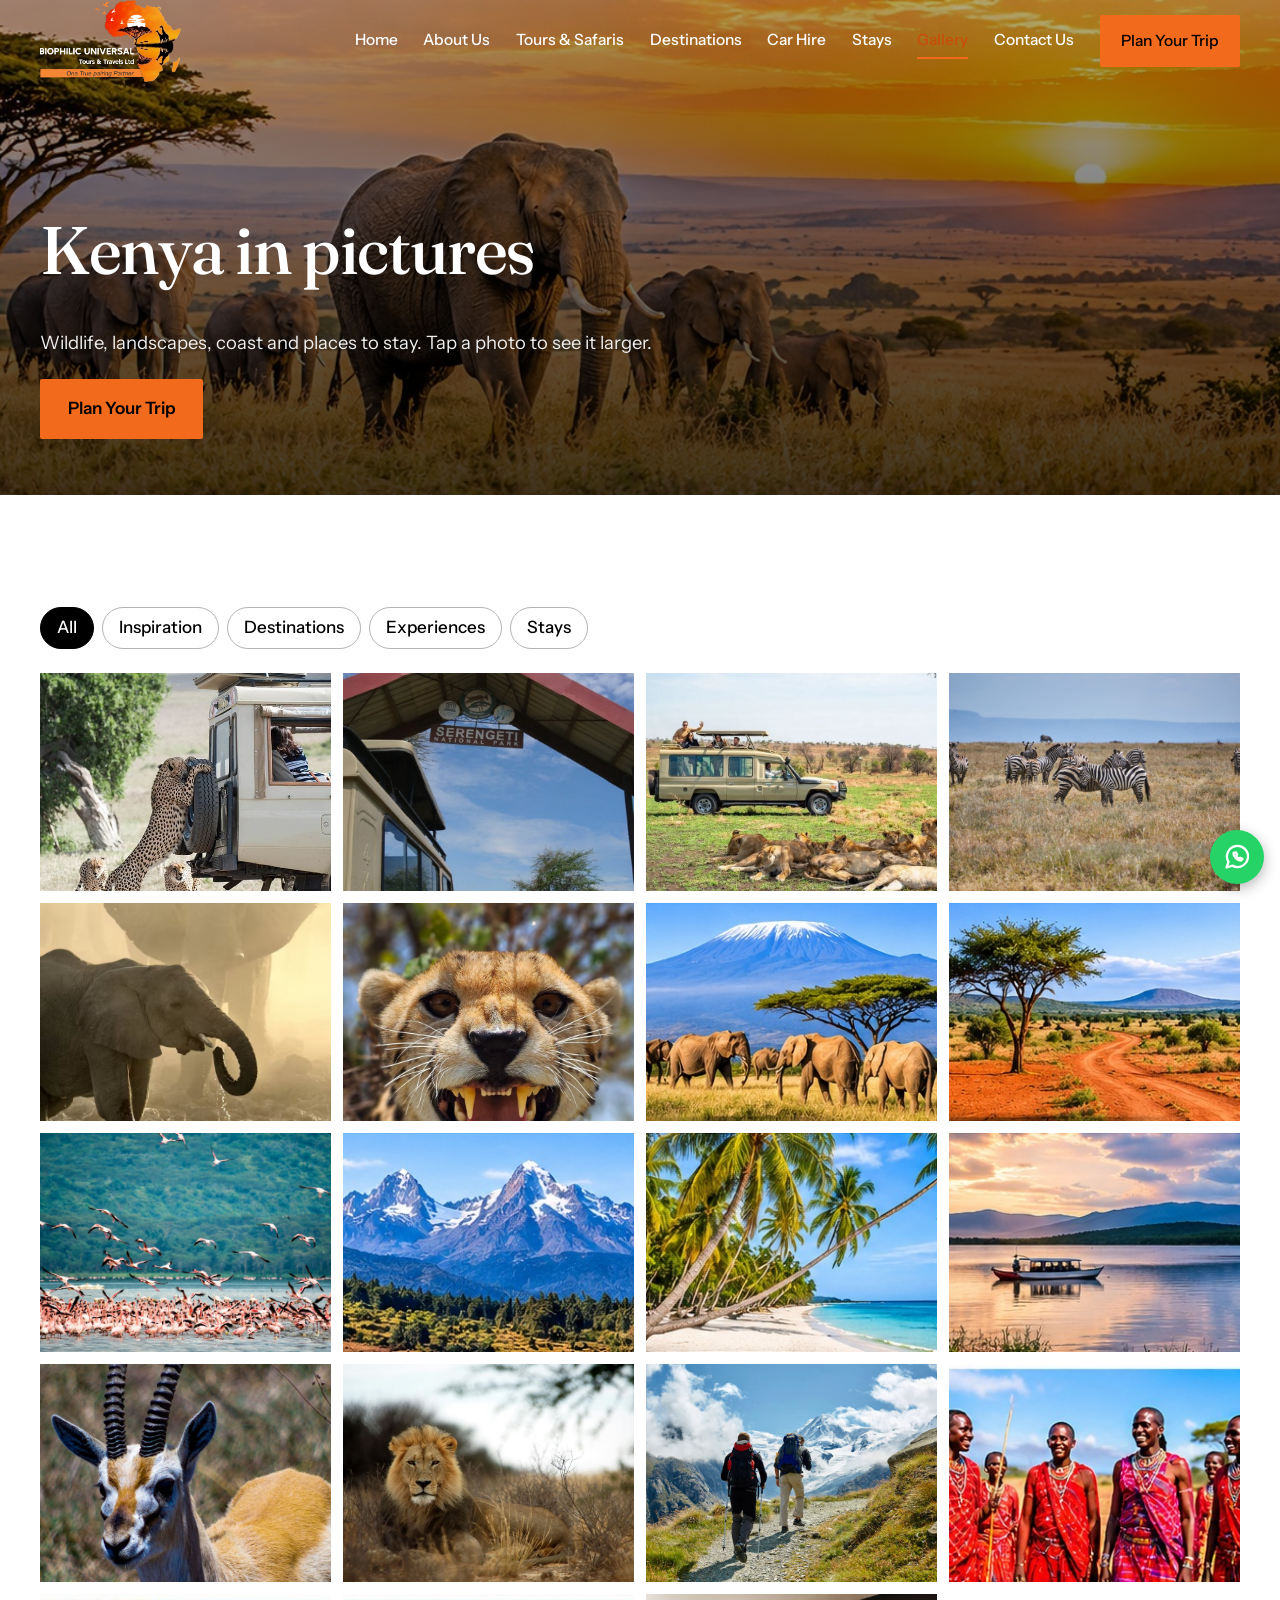
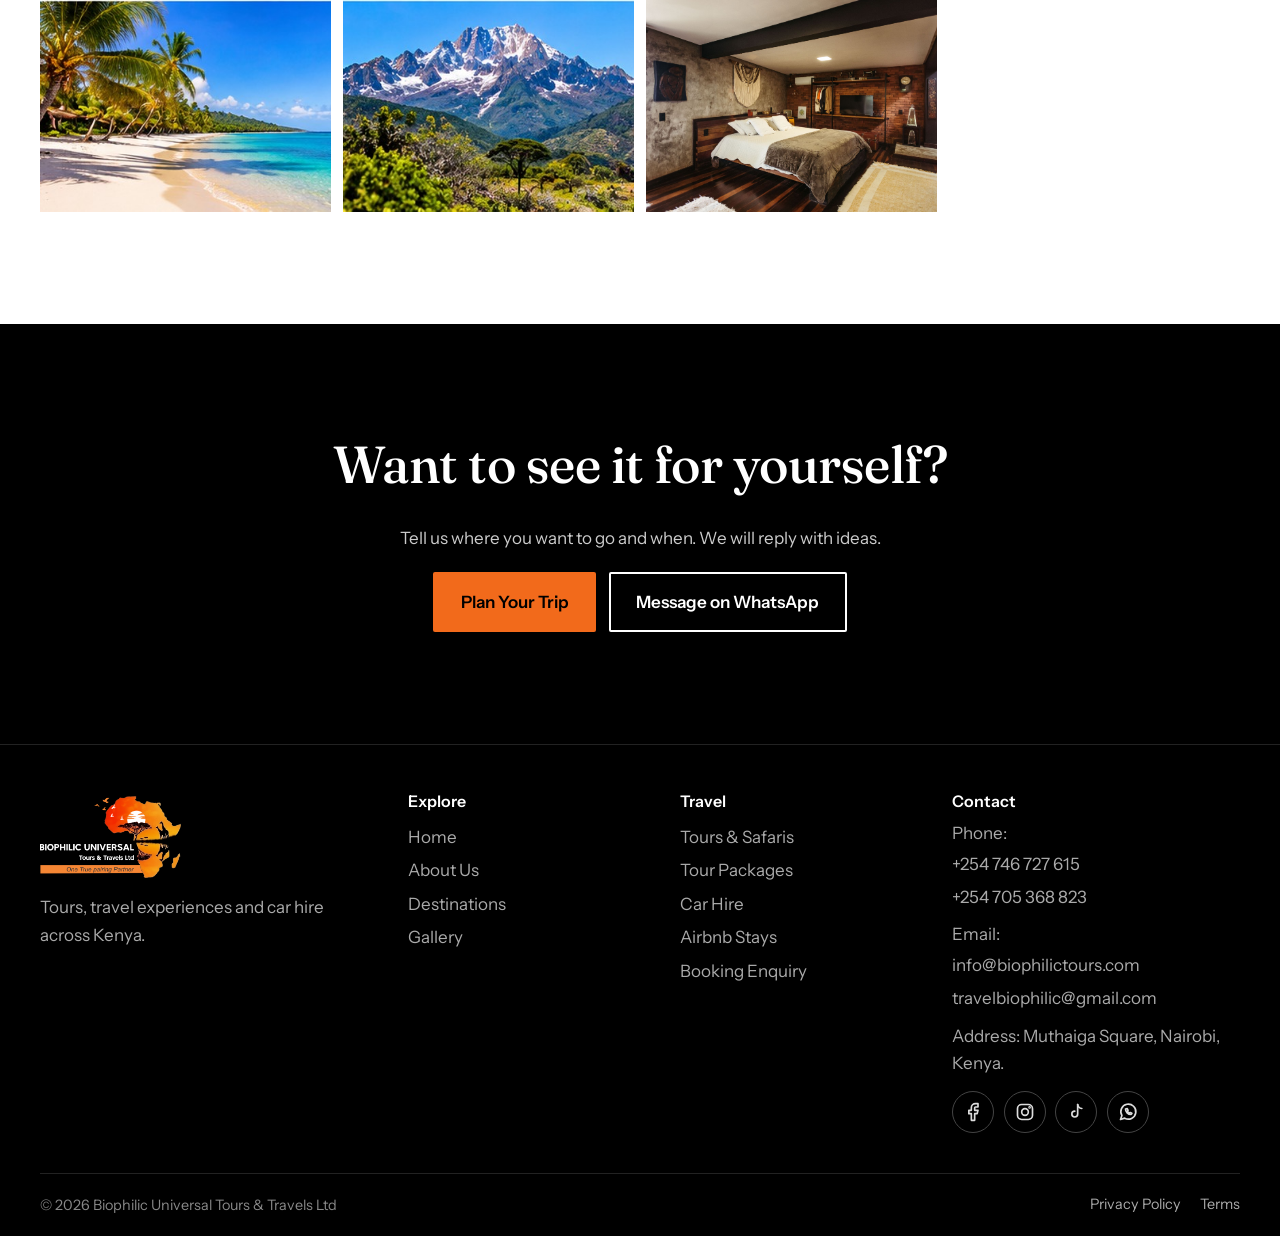
==== gallery.html @ c8ab515e "Updated pages" ====
<!DOCTYPE html>
<html lang="en">
<head>
  <meta charset="UTF-8">
  <meta name="viewport" content="width=device-width, initial-scale=1">
  <title>Gallery | Biophilic Universal Tours &amp; Travels Ltd</title>
  <meta name="description" content="Photos of Kenya: wildlife, landscapes, destinations and stays. Browse the gallery from Biophilic Universal Tours &amp; Travels Ltd.">
  <meta property="og:title" content="Gallery | Biophilic Universal">
  <meta property="og:description" content="Tours, safaris and car hire across Kenya.">
  <meta property="og:type" content="website">
  <link rel="preconnect" href="https://fonts.googleapis.com">
  <link rel="preconnect" href="https://fonts.gstatic.com" crossorigin>
  <link href="https://fonts.googleapis.com/css2?family=Fraunces:opsz,wght@9..144,500;9..144,600&family=Instrument+Sans:wght@400;500;600&display=swap" rel="stylesheet">
  <link rel="stylesheet" href="css/style.css">
  <script src="js/script.js" defer></script>
</head>
<body>
  <a class="skip" href="#main">Skip to content</a>
  <header class="site-header" id="header">
    <div class="wrap bar">
      <a class="brand" href="index.html" aria-label="Biophilic Universal home">
        <img class="logo-light" src="assets/logo/logo-light.png" alt="Biophilic Universal Tours &amp; Travels Ltd" width="1021" height="595">
        <img class="logo-dark" src="assets/logo/logo.png" alt="" width="1021" height="595" aria-hidden="true">
      </a>
      <button class="menu-btn" id="menuBtn" aria-expanded="false" aria-controls="nav">Menu</button>
      <nav id="nav" class="nav" aria-label="Main">
        <a href="index.html">Home</a>
        <a href="about.html">About Us</a>
        <a href="tours.html">Tours &amp; Safaris</a>
        <a href="destinations.html">Destinations</a>
        <a href="car-hire.html">Car Hire</a>
        <a href="stays.html">Stays</a>
        <a href="gallery.html" aria-current="page">Gallery</a>
        <a href="contact.html">Contact Us</a>
        <a class="btn btn-orange nav-cta" href="contact.html#enquire">Plan Your Trip</a>
      </nav>
    </div>
  </header>

  <main id="main">
    <section class="page-hero ph" style="--img:url(../assets/images/hero-mara.jpg)">
      <div class="wrap">
        <h1>Kenya in pictures</h1>
        <p>Wildlife, landscapes, coast and places to stay. Tap a photo to see it larger.</p>
        <div class="actions"><a class="btn btn-orange" href="contact.html#enquire">Plan Your Trip</a></div>
      </div>
    </section>

    <section class="section wrap" id="photos">
      <div class="chips" role="group" aria-label="Filter photos"><button class="chip" type="button" data-filter="all" aria-pressed="true">All</button><button class="chip" type="button" data-filter="inspiration" aria-pressed="false">Inspiration</button><button class="chip" type="button" data-filter="destinations" aria-pressed="false">Destinations</button><button class="chip" type="button" data-filter="experiences" aria-pressed="false">Experiences</button><button class="chip" type="button" data-filter="stays" aria-pressed="false">Stays</button></div>
      <div class="g-grid" id="galleryGrid">
        <button class="g-item" type="button" data-cat="inspiration" data-full="assets/images/gallery-1.jpeg"><img src="assets/images/gallery-1.jpeg" alt="Safari vehicle at sunrise" loading="lazy" decoding="async"></button>
        <button class="g-item" type="button" data-cat="inspiration" data-full="assets/images/gallery-2.jpg"><img src="assets/images/gallery-2.jpg" alt="Giraffes on the plains" loading="lazy" decoding="async"></button>
        <button class="g-item" type="button" data-cat="inspiration" data-full="assets/images/gallery-3.jpeg"><img src="assets/images/gallery-3.jpeg" alt="Flamingos on a lake" loading="lazy" decoding="async"></button>
        <button class="g-item" type="button" data-cat="inspiration" data-full="assets/images/gallery-4.jpg"><img src="assets/images/gallery-4.jpg" alt="Kenyan coastline" loading="lazy" decoding="async"></button>
        <button class="g-item" type="button" data-cat="inspiration" data-full="assets/images/welcome.jpg"><img src="assets/images/welcome.jpg" alt="Elephants walking across the Kenyan savannah" loading="lazy" decoding="async"></button>
        <button class="g-item" type="button" data-cat="destinations" data-full="assets/images/maasai-mara.jpg"><img src="assets/images/maasai-mara.jpg" alt="Maasai Mara, Kenya" loading="lazy" decoding="async"></button>
        <button class="g-item" type="button" data-cat="destinations" data-full="assets/images/amboseli.jpg"><img src="assets/images/amboseli.jpg" alt="Amboseli, Kenya" loading="lazy" decoding="async"></button>
        <button class="g-item" type="button" data-cat="destinations" data-full="assets/images/tsavo.jpg"><img src="assets/images/tsavo.jpg" alt="Tsavo, Kenya" loading="lazy" decoding="async"></button>
        <button class="g-item" type="button" data-cat="destinations" data-full="assets/images/nakuru.jpg"><img src="assets/images/nakuru.jpg" alt="Lake Nakuru, Kenya" loading="lazy" decoding="async"></button>
        <button class="g-item" type="button" data-cat="destinations" data-full="assets/images/mount-kenya.jpg"><img src="assets/images/mount-kenya.jpg" alt="Mount Kenya" loading="lazy" decoding="async"></button>
        <button class="g-item" type="button" data-cat="destinations" data-full="assets/images/diani.jpg"><img src="assets/images/diani.jpg" alt="Diani Beach, Kenya" loading="lazy" decoding="async"></button>
        <button class="g-item" type="button" data-cat="destinations" data-full="assets/images/naivasha.jpg"><img src="assets/images/naivasha.jpg" alt="Lake Naivasha, Kenya" loading="lazy" decoding="async"></button>
        <button class="g-item" type="button" data-cat="destinations" data-full="assets/images/samburu.jpg"><img src="assets/images/samburu.jpg" alt="Samburu, Kenya" loading="lazy" decoding="async"></button>
        <button class="g-item" type="button" data-cat="experiences" data-full="assets/images/wildlife.jpg"><img src="assets/images/wildlife.jpg" alt="Wildlife safari scene in Kenya" loading="lazy" decoding="async"></button>
        <button class="g-item" type="button" data-cat="experiences" data-full="assets/images/adventure.jpg"><img src="assets/images/adventure.jpg" alt="Nature and adventure in Kenya" loading="lazy" decoding="async"></button>
        <button class="g-item" type="button" data-cat="experiences" data-full="assets/images/culture.jpg"><img src="assets/images/culture.jpg" alt="Cultural experience in Kenya" loading="lazy" decoding="async"></button>
        <button class="g-item" type="button" data-cat="experiences" data-full="assets/images/coast.jpg"><img src="assets/images/coast.jpg" alt="The Kenyan coast" loading="lazy" decoding="async"></button>
        <button class="g-item" type="button" data-cat="experiences" data-full="assets/images/mountain.jpg"><img src="assets/images/mountain.jpg" alt="Mountain scenery in Kenya" loading="lazy" decoding="async"></button>
        <button class="g-item" type="button" data-cat="stays" data-full="assets/images/airbnb.jpg"><img src="assets/images/airbnb.jpg" alt="A comfortable place to stay in Kenya" loading="lazy" decoding="async"></button>
        
      </div>
    </section>

    <section class="final" id="plan">
      <div class="wrap">
        <h2>Want to see it for yourself?</h2>
        <p>Tell us where you want to go and when. We will reply with ideas.</p>
        <div class="actions center">
          <a class="btn btn-orange" href="contact.html#enquire">Plan Your Trip</a>
          <a class="btn btn-ghost" href="#contact" data-whatsapp>Message on WhatsApp</a>
        </div>
      </div>
    </section>
  </main>

  <dialog class="lightbox" id="lightbox" aria-label="Photo viewer">
    <button class="lb-btn lb-close" type="button" id="lbClose" aria-label="Close photo">&times;</button>
    <button class="lb-btn lb-prev" type="button" id="lbPrev" aria-label="Previous photo">&#8249;</button>
    <figure><img id="lbImg" alt=""></figure>
    <button class="lb-btn lb-next" type="button" id="lbNext" aria-label="Next photo">&#8250;</button>
  </dialog>

  <footer class="footer" id="contact">
    <div class="wrap fgrid">
      <div>
        <a class="brand foot-brand" href="index.html" aria-label="Biophilic Universal home"><img src="assets/logo/logo-light.png" alt="Biophilic Universal Tours &amp; Travels Ltd" width="1021" height="595" loading="lazy"></a>
        <p>Tours, travel experiences and car hire across Kenya.</p>
      </div>
      <div><h3>Explore</h3><a href="index.html">Home</a><a href="about.html">About Us</a><a href="destinations.html">Destinations</a><a href="gallery.html">Gallery</a></div>
      <div><h3>Travel</h3><a href="tours.html">Tours &amp; Safaris</a><a href="packages.html">Tour Packages</a><a href="car-hire.html">Car Hire</a><a href="stays.html">Airbnb Stays</a><a href="contact.html">Booking Enquiry</a></div>
      <div><h3>Contact</h3><p>Phone: <a href="tel:+254746727615">+254 746 727 615</a><a href="tel:+254705368823">+254 705 368 823</a></p><p>Email: <a href="mailto:info@biophilictours.com">info@biophilictours.com</a><a href="mailto:travelbiophilic@gmail.com">travelbiophilic@gmail.com</a></p><p>Address: Muthaiga Square, Nairobi, Kenya.</p><div class="social"><!-- Replace each # with your real page link -->
          <a href="https://www.facebook.com/profile.php?id=61566707572163" target="_blank" rel="noopener" data-social="facebook" aria-label="Facebook"><svg viewBox="0 0 24 24" fill="none" stroke="currentColor" stroke-width="2" stroke-linecap="round" stroke-linejoin="round" aria-hidden="true"><path d="M18 2h-3a5 5 0 0 0-5 5v3H7v4h3v8h4v-8h3l1-4h-4V7a1 1 0 0 1 1-1h3z"/></svg></a>
          <a href="https://www.instagram.com/biophilic_tours_travels_ltd" target="_blank" rel="noopener" data-social="instagram" aria-label="Instagram"><svg viewBox="0 0 24 24" fill="none" stroke="currentColor" stroke-width="2" stroke-linecap="round" stroke-linejoin="round" aria-hidden="true"><rect x="3" y="3" width="18" height="18" rx="5"/><circle cx="12" cy="12" r="4"/><circle cx="17.5" cy="6.5" r=".6"/></svg></a>
          <a href="https://www.tiktok.com/@biophilic_tours_travels" target="_blank" rel="noopener" data-social="tiktok" aria-label="TikTok"><svg viewBox="0 0 24 24" fill="none" stroke="currentColor" stroke-width="2" stroke-linecap="round" stroke-linejoin="round" aria-hidden="true"><path d="M14 3v11.5a3.5 3.5 0 1 1-3.5-3.5"/><path d="M14 3c.4 2.8 2.4 4.6 5 4.8"/></svg></a>
          <a href="https://wa.me/254746727615" target="_blank" rel="noopener" data-social="whatsapp" aria-label="WhatsApp"><svg viewBox="0 0 24 24" fill="none" stroke="currentColor" stroke-width="2" stroke-linecap="round" stroke-linejoin="round" aria-hidden="true"><path d="M3 21l1.7-4.8A9 9 0 1 1 8 19.4z"/><path d="M9 8.5c0 3.5 3 6.5 6.5 6.5l1.2-1.4-2-1-1 .8c-1-.4-2-1.4-2.4-2.4l.8-1-1-2z"/></svg></a>
        </div></div>
    </div>
    <div class="wrap legal"><span>&copy; <span id="year">2026</span> Biophilic Universal Tours &amp; Travels Ltd</span><span><a href="privacy.html">Privacy Policy</a> <a href="terms.html">Terms</a></span></div>
  </footer>
  <a class="wa-float" href="#contact" data-whatsapp aria-label="Chat on WhatsApp"><svg viewBox="0 0 24 24" fill="none" stroke="currentColor" stroke-width="2" stroke-linecap="round" stroke-linejoin="round" aria-hidden="true"><path d="M3 21l1.7-4.8A9 9 0 1 1 8 19.4z"/><path d="M9 8.5c0 3.5 3 6.5 6.5 6.5l1.2-1.4-2-1-1 .8c-1-.4-2-1.4-2.4-2.4l.8-1-1-2z"/></svg></a>
</body>
</html>
---- css/style.css ----
/* Biophilic Universal - homepage styles (mobile-first) */
:root{
  --white:#fff; --black:#000; --orange:#F26A1B; --orange-deep:#C94E0A;
  --stone:#F4F3F1; --grey:#5B5B5B;
  --serif:"Fraunces",Georgia,serif; --sans:"Instrument Sans",system-ui,sans-serif;
  --gap:clamp(1rem,3vw,2rem); --pad:clamp(3.5rem,9vw,7rem);
}
*,*::before,*::after{box-sizing:border-box}
html{scroll-behavior:smooth;scroll-padding-top:5rem}
body{margin:0;font-family:var(--sans);color:var(--black);background:var(--white);line-height:1.6;font-size:1.0625rem;overflow-x:hidden}
h1,h2,h3{font-family:var(--serif);font-weight:500;line-height:1.1;margin:0 0 .6em}
h1{font-size:clamp(2.6rem,8vw,5.5rem);letter-spacing:-.02em}
h2{font-size:clamp(2rem,4.5vw,3.25rem);letter-spacing:-.01em}
h3{font-size:1.3rem}
p{margin:0 0 1.2em;color:var(--grey);max-width:60ch}
a{color:inherit}
:focus-visible{outline:3px solid var(--orange);outline-offset:3px}
.wrap{width:min(1200px,100% - 2*var(--gap));margin-inline:auto}
.skip{position:absolute;left:-999px;background:var(--black);color:#fff;padding:.5rem 1rem;z-index:100}
.skip:focus{left:1rem;top:1rem}

/* Buttons */
.btn{display:inline-block;padding:.9rem 1.6rem;border-radius:2px;font-weight:600;text-decoration:none;border:2px solid transparent;transition:background .25s,color .25s,border-color .25s,transform .25s}
.btn:hover{transform:translateY(-2px)}
.btn-orange{background:var(--orange);color:var(--black)}
.btn-orange:hover{background:var(--orange-deep);color:#fff}
.btn-dark{background:var(--black);color:#fff}
.btn-dark:hover{background:var(--orange);color:var(--black)}
.btn-ghost{border-color:#fff;color:#fff}
.btn-ghost:hover{background:#fff;color:var(--black)}

/* Image slots: neutral grey with a soft shimmer until the photo has loaded */
.ph{background:var(--img),#e6e3df;background-size:cover;background-position:center}

/* Header */
.site-header{position:fixed;inset:0 0 auto;z-index:50;color:#fff;transition:background .3s,color .3s,box-shadow .3s}
.site-header.scrolled{background:var(--white);color:var(--black);box-shadow:0 1px 0 rgba(0,0,0,.1)}
.bar{display:flex;align-items:center;justify-content:space-between;min-height:4.5rem}
.brand{text-decoration:none}
.brand-mark{font-family:var(--serif);font-weight:600;letter-spacing:.04em;font-size:1.05rem}
.brand-mark b{color:var(--orange);font-weight:600}
.menu-btn{background:none;border:2px solid currentColor;color:inherit;padding:.4rem .9rem;font:inherit;font-weight:600;cursor:pointer}
.nav{position:absolute;top:100%;left:0;right:0;background:var(--white);color:var(--black);display:none;flex-direction:column;padding:1rem var(--gap) 1.5rem;gap:.25rem}
.nav.open{display:flex}
.nav a{text-decoration:none;padding:.6rem 0;font-weight:500;border-bottom:2px solid transparent}
.nav a[aria-current="page"]{color:var(--orange-deep);border-bottom-color:var(--orange)}
.nav-cta{text-align:center;margin-top:.5rem;border-bottom:2px solid transparent!important;color:var(--black)!important}

/* Hero */
.hero{min-height:100svh;display:flex;align-items:flex-end;color:#fff;position:relative}
.hero::before{content:"";position:absolute;inset:0;background:linear-gradient(to top,rgba(0,0,0,.78),rgba(0,0,0,.25) 60%,rgba(0,0,0,.45))}
.hero-inner{position:relative;padding-block:8rem 5rem}
.hero h1{max-width:14ch;animation:rise .9s ease both}
.hero p{color:#eee;font-size:1.2rem;max-width:44ch;animation:rise .9s .15s ease both}
.hero .actions{animation:rise .9s .3s ease both}
.actions{display:flex;flex-wrap:wrap;gap:.8rem}
.actions.center{justify-content:center}
@keyframes rise{from{opacity:0;transform:translateY(24px)}to{opacity:1;transform:none}}

/* Sections */
.section{padding-block:var(--pad)}
.section.alt{background:var(--stone);padding-inline:0}
.lead{font-size:1.15rem;margin-bottom:2rem}
.split{display:grid;gap:var(--gap);align-items:center}
.tall{min-height:340px;border-radius:2px}
.grid{display:grid;gap:var(--gap)}
.card{text-decoration:none;display:block}
.card .ph{aspect-ratio:4/3;margin-bottom:1rem;transition:transform .5s}
.card{overflow:hidden}
.card:hover .ph{transform:scale(1.03)}
.card p{margin-bottom:.6em}
.more{font-weight:600;color:var(--orange-deep);border-bottom:2px solid var(--orange)}

/* Destinations */
.tile{aspect-ratio:4/5;display:flex;align-items:flex-end;text-decoration:none;color:#fff;position:relative;overflow:hidden;padding:1.2rem;transition:transform .3s}
.tile::before{content:"";position:absolute;inset:0;background:linear-gradient(to top,rgba(0,0,0,.8),transparent 60%)}
.tile span{position:relative;display:block;font-size:.95rem}
.tile b{display:block;font-family:var(--serif);font-size:1.5rem;font-weight:500}
.tile:hover{transform:translateY(-4px)}

/* Car hire */
.carhire{padding-block:calc(var(--pad)*1.3);color:#fff;position:relative}
.carhire::before{content:"";position:absolute;inset:0;background:rgba(0,0,0,.62)}
.carhire .wrap{position:relative}
.carhire p{color:#eee}

/* Why */
.why>div{border-top:3px solid var(--orange);padding-top:1rem}

/* Gallery */
.mosaic{display:grid;gap:.75rem;grid-template-columns:1fr 1fr;grid-auto-rows:180px}
.mosaic .big{grid-row:span 2}
.mosaic .wide{grid-column:span 2}

/* Testimonials */
.quote{margin:0;padding:1.5rem;border-left:4px solid var(--orange);background:var(--stone)}
.quote cite{font-style:normal;font-weight:600;font-size:.95rem}

/* Final CTA */
.final{background:var(--black);color:#fff;text-align:center;padding-block:var(--pad)}
.final p{color:#ccc;margin-inline:auto}

/* Footer */
.footer{background:var(--black);color:#ddd;padding-top:3rem;border-top:1px solid #222}
.footer p{color:#aaa;margin-bottom:.4em}
.footer h3{font-family:var(--sans);font-size:1rem;color:#fff;font-weight:600}
.footer a{display:block;text-decoration:none;padding:.2rem 0;color:#aaa}
.footer a:hover{color:var(--orange)}
.brand-mark.light{color:#fff;display:block;margin-bottom:.8rem}
.fgrid{display:grid;gap:2rem;padding-bottom:2.5rem}
.legal{display:flex;flex-wrap:wrap;justify-content:space-between;gap:.5rem;border-top:1px solid #222;padding-block:1.2rem;font-size:.9rem;color:#888}
.legal a{display:inline;margin-left:1rem}

/* Reveal (images only) */
.reveal{opacity:0;transition:opacity .4s}
.reveal.in{opacity:1;transform:none}

/* Breakpoints */
@media(min-width:600px){.g3,.g4{grid-template-columns:repeat(2,1fr)}.fgrid{grid-template-columns:repeat(2,1fr)}}
@media(min-width:900px){
  .menu-btn{display:none}
  .nav{position:static;display:flex;flex-direction:row;align-items:center;background:none;color:inherit;padding:0;gap:1.6rem}
  .nav a{padding:.3rem 0;font-size:.97rem}
  .nav-cta{padding:.7rem 1.2rem!important;margin:0}
  .split{grid-template-columns:1fr 1fr}
  .tall{min-height:480px}
  .g3{grid-template-columns:repeat(3,1fr)}.g4{grid-template-columns:repeat(4,1fr)}
  .fgrid{grid-template-columns:1.4fr 1fr 1fr 1.2fr}
  .mosaic{grid-template-columns:repeat(4,1fr);grid-auto-rows:220px}
  .mosaic .big{grid-column:span 2}
}
@media(prefers-reduced-motion:reduce){
  html{scroll-behavior:auto}
  *,*::before,*::after{animation:none!important;transition:none!important}
  .reveal{opacity:1;transform:none}
}

/* ===== Refinement pass ===== */
/* Logo: larger, on a white badge so dark lettering stays readable over the hero */
.brand{display:block;background:#fff;padding:.3rem .6rem;border-radius:4px;line-height:0}
.brand img{height:58px;width:auto;display:block;transition:height .3s}
.site-header.scrolled .brand img{height:50px}
.site-header.scrolled .brand{padding:.15rem .4rem}
.foot-brand{display:inline-block;margin-bottom:.8rem}
.foot-brand img{height:72px}
@media(min-width:900px){.brand img{height:74px}.site-header.scrolled .brand img{height:56px}}

/* Hero video */
.hero{background:#1a1a1a;overflow:hidden}
.hero-video{position:absolute;inset:0;width:100%;height:100%;object-fit:cover;z-index:0}
.hero::before{z-index:1}
.hero-inner{z-index:2}
.hero-toggle{position:absolute;right:var(--gap);bottom:1.5rem;z-index:3;background:rgba(0,0,0,.55);color:#fff;border:2px solid #fff;padding:.5rem 1.1rem;font:inherit;font-weight:600;cursor:pointer;transition:background .25s,color .25s}
.hero-toggle:hover{background:#fff;color:#000}


/* Airbnb section and secondary button */
.btn-line{border-color:var(--black);color:var(--black)}
.btn-line:hover{background:var(--black);color:#fff}
#stays .actions{margin-top:.5rem}

/* Social icons */
.social{display:flex;gap:.6rem;margin-top:.9rem}
.footer .social a{display:inline-flex;align-items:center;justify-content:center;width:42px;height:42px;padding:0;border:1px solid #444;border-radius:50%;color:#ddd;transition:background .25s,color .25s,border-color .25s}
.footer .social a:hover{background:var(--orange);border-color:var(--orange);color:#000}
.social svg{width:20px;height:20px}

/* Floating WhatsApp button */
.wa-float{position:fixed;right:1rem;bottom:1rem;z-index:60;width:54px;height:54px;border-radius:50%;background:#25D366;color:#fff;display:flex;align-items:center;justify-content:center;box-shadow:0 4px 14px rgba(0,0,0,.3);transition:transform .25s}
.wa-float:hover{transform:scale(1.08)}
.wa-float svg{width:28px;height:28px}
.hero-toggle{bottom:5rem}
@media(min-width:900px){.hero-toggle{bottom:1.5rem;right:calc(var(--gap) + 4.5rem)}}

/* Logo without a badge: white-lettering version over the hero, original once the header turns white */
.brand,.site-header.scrolled .brand{background:none;padding:0;border-radius:0}
.logo-dark{display:none!important}
.site-header.scrolled .logo-light{display:none}
.site-header.scrolled .logo-dark{display:block!important}
/* Trimmed logo: slightly larger */
.brand img{height:62px}
.site-header.scrolled .brand img{height:54px}
@media(min-width:900px){.brand img{height:82px}.site-header.scrolled .brand img{height:62px}}

/* ===== Stays page ===== */
.page-hero{min-height:55svh;display:flex;align-items:flex-end;color:#fff;position:relative;padding-top:7rem}
.page-hero::before{content:"";position:absolute;inset:0;background:linear-gradient(to top,rgba(0,0,0,.75),rgba(0,0,0,.3))}
.page-hero .wrap{position:relative;padding-bottom:3.5rem}
.page-hero h1{font-size:clamp(2.4rem,6vw,4.2rem)}
.page-hero p{color:#eee;font-size:1.15rem}
.form{display:grid;gap:1rem;max-width:720px}
.form-grid{display:grid;gap:1rem}
.form label{display:block;font-weight:600;margin-bottom:.3rem}
.form input,.form select,.form textarea{width:100%;font:inherit;padding:.75rem .9rem;border:1.5px solid #999;border-radius:2px;background:#fff;color:#000}
.form input:focus,.form select:focus,.form textarea:focus{outline:3px solid var(--orange);outline-offset:1px;border-color:#000}
.form button{justify-self:start;cursor:pointer}
.form-status{margin:0;font-weight:500;color:var(--black)}
@media(min-width:600px){.form-grid{grid-template-columns:1fr 1fr}}
/* Nav fits 8 links on smaller laptops */
@media(min-width:900px) and (max-width:1149px){.nav{gap:1rem}.nav a{font-size:.9rem}}

/* Performance: background photos load via JS when near the screen; keep the gradient until then */
.ph{--img:none}

/* Hero video control: icon-only round button */
.hero-toggle{display:grid;place-items:center;width:48px;height:48px;padding:0;border-radius:50%}
.hero-toggle svg{width:20px;height:20px;fill:currentColor}
.hero-toggle .icon-play{display:none}
.hero-toggle.is-paused .icon-play{display:block}
.hero-toggle.is-paused .icon-pause{display:none}

/* ===== Contact page ===== */
.contact-layout{display:grid;gap:calc(var(--gap)*2)}
.contact-layout .form{max-width:none}
.contact-info{display:grid;gap:1rem;align-content:start}
.info-card{padding:1.25rem 1.4rem;border-left:4px solid var(--orange);background:var(--stone)}
.info-card h3{margin-bottom:.3em}
.info-card p{margin:0}
.info-card a{font-weight:600;text-decoration:none;border-bottom:2px solid var(--orange)}
.form-actions{display:flex;flex-wrap:wrap;gap:.8rem}
.faq details{border-top:1px solid #cfcfcf;padding:1rem 0}
.faq summary{cursor:pointer;font-weight:600;font-size:1.1rem}
.faq details p{margin:.8rem 0 0}
@media(min-width:900px){.contact-layout{grid-template-columns:1.5fr 1fr}}

/* Image placeholder shimmer (runs on the GPU; removed once the photo has loaded) */
.ph{position:relative;overflow:hidden;isolation:isolate}
.ph::after{content:"";position:absolute;inset:0;z-index:-1;background:linear-gradient(100deg,transparent 30%,rgba(255,255,255,.6) 50%,transparent 70%);transform:translateX(-100%);animation:sweep 1.4s ease-in-out infinite}
.ph.loaded::after{display:none}
@keyframes sweep{to{transform:translateX(100%)}}

/* Phone field: country code + number */
.phone-row{display:flex;gap:.5rem}
.phone-row select{flex:0 0 46%;width:auto;min-width:0}
.phone-row input{flex:1;min-width:0}

/* Text-style button */
.form-alt{margin:0;font-size:.95rem}
.linkbtn{background:none;border:0;padding:0;font:inherit;font-weight:600;color:inherit;cursor:pointer;border-bottom:2px solid var(--orange)}
.linkbtn:hover{color:var(--orange-deep)}

/* ===== Tours page ===== */
.tags{list-style:none;padding:0;margin:0 0 1.5rem;display:flex;flex-wrap:wrap;gap:.5rem}
.tags li{padding:.3rem .85rem;border:1px solid #b5b5b5;border-radius:999px;font-size:.9rem}

/* ===== Destinations page ===== */
.jump{display:flex;flex-wrap:wrap;gap:.5rem;padding-block:1.75rem 0}
.jump a,.tags a{text-decoration:none}
.jump a{padding:.4rem 1rem;border:1px solid #b5b5b5;border-radius:999px;font-weight:500;transition:border-color .25s,color .25s}
.jump a:hover,.tags a:hover{color:var(--orange-deep);border-color:var(--orange)}
.tags a:hover{border-bottom:0}

/* ===== About page ===== */
a.more{display:inline-block;margin-top:.4rem;text-decoration:none}
a.more:hover{color:var(--black)}

/* ===== Gallery page ===== */
.chips{display:flex;flex-wrap:wrap;gap:.5rem;margin-bottom:1.5rem}
.chip{padding:.4rem 1rem;border:1px solid #b5b5b5;border-radius:999px;background:none;font:inherit;font-weight:500;cursor:pointer;transition:background .25s,color .25s,border-color .25s}
.chip:hover{border-color:var(--orange)}
.chip[aria-pressed="true"]{background:var(--black);color:#fff;border-color:var(--black)}
.g-grid{display:grid;gap:.75rem;grid-template-columns:repeat(2,1fr)}
.g-item{position:relative;display:block;padding:0;border:0;aspect-ratio:4/3;overflow:hidden;background:#e6e3df;cursor:zoom-in}
.g-item[hidden]{display:none}
.g-item img{position:absolute;inset:0;width:100%;height:100%;object-fit:cover;transition:transform .5s}
.g-item:hover img{transform:scale(1.04)}
.lightbox{border:0;padding:0;background:transparent;width:100%;max-width:100vw;height:100%;max-height:100vh}
.lightbox[open]{display:flex;align-items:center;justify-content:center}
.lightbox::backdrop{background:rgba(0,0,0,.9)}
.lightbox figure{margin:0;text-align:center;color:#fff}
.lightbox img{max-width:min(92vw,1200px);max-height:78vh;width:auto;height:auto}
.lb-btn{position:absolute;width:48px;height:48px;border-radius:50%;border:2px solid #fff;background:rgba(0,0,0,.5);color:#fff;font-size:1.8rem;line-height:1;cursor:pointer;transition:background .25s,color .25s}
.lb-btn:hover{background:#fff;color:#000}
.lb-close{top:1rem;right:1rem}
.lb-prev{left:.75rem;top:50%}
.lb-next{right:.75rem;top:50%}
@media(min-width:700px){.g-grid{grid-template-columns:repeat(3,1fr)}}
@media(min-width:1000px){.g-grid{grid-template-columns:repeat(4,1fr)}}
.lb-prev,.lb-next{margin-top:-24px}
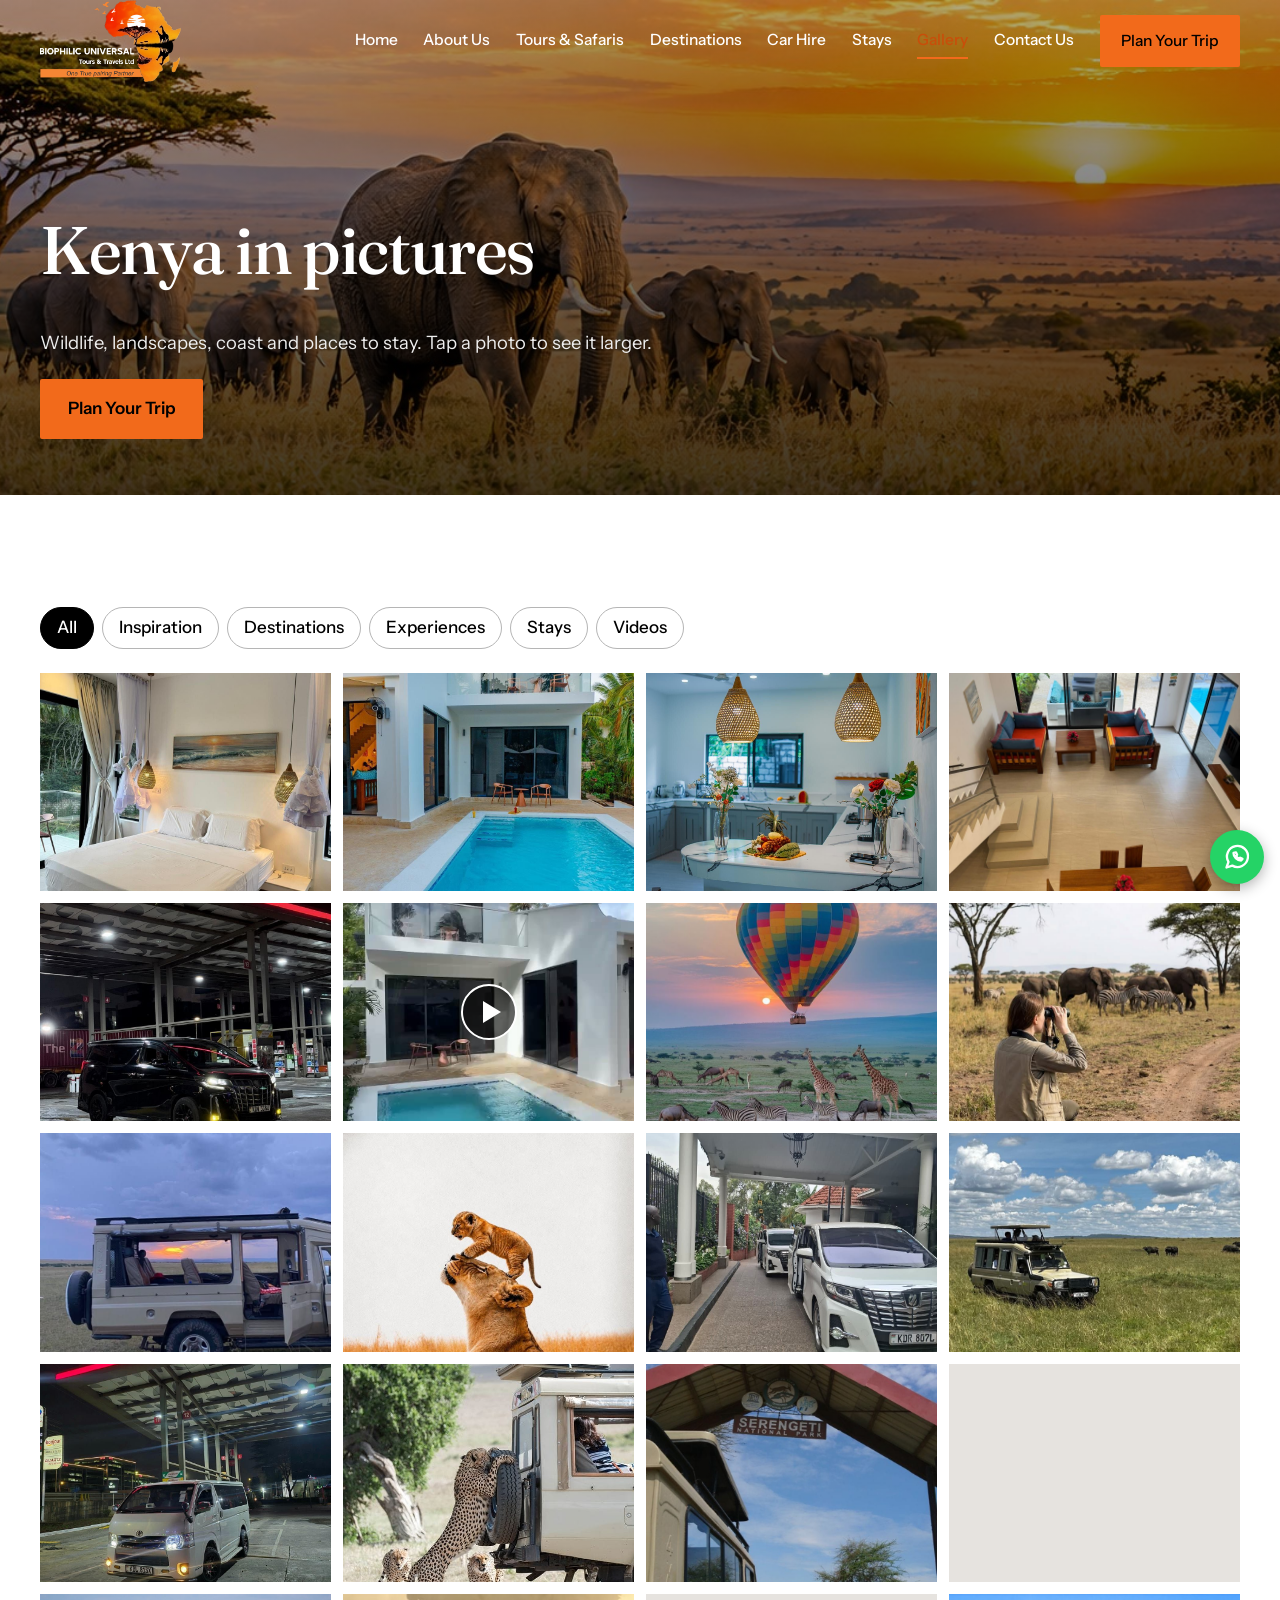
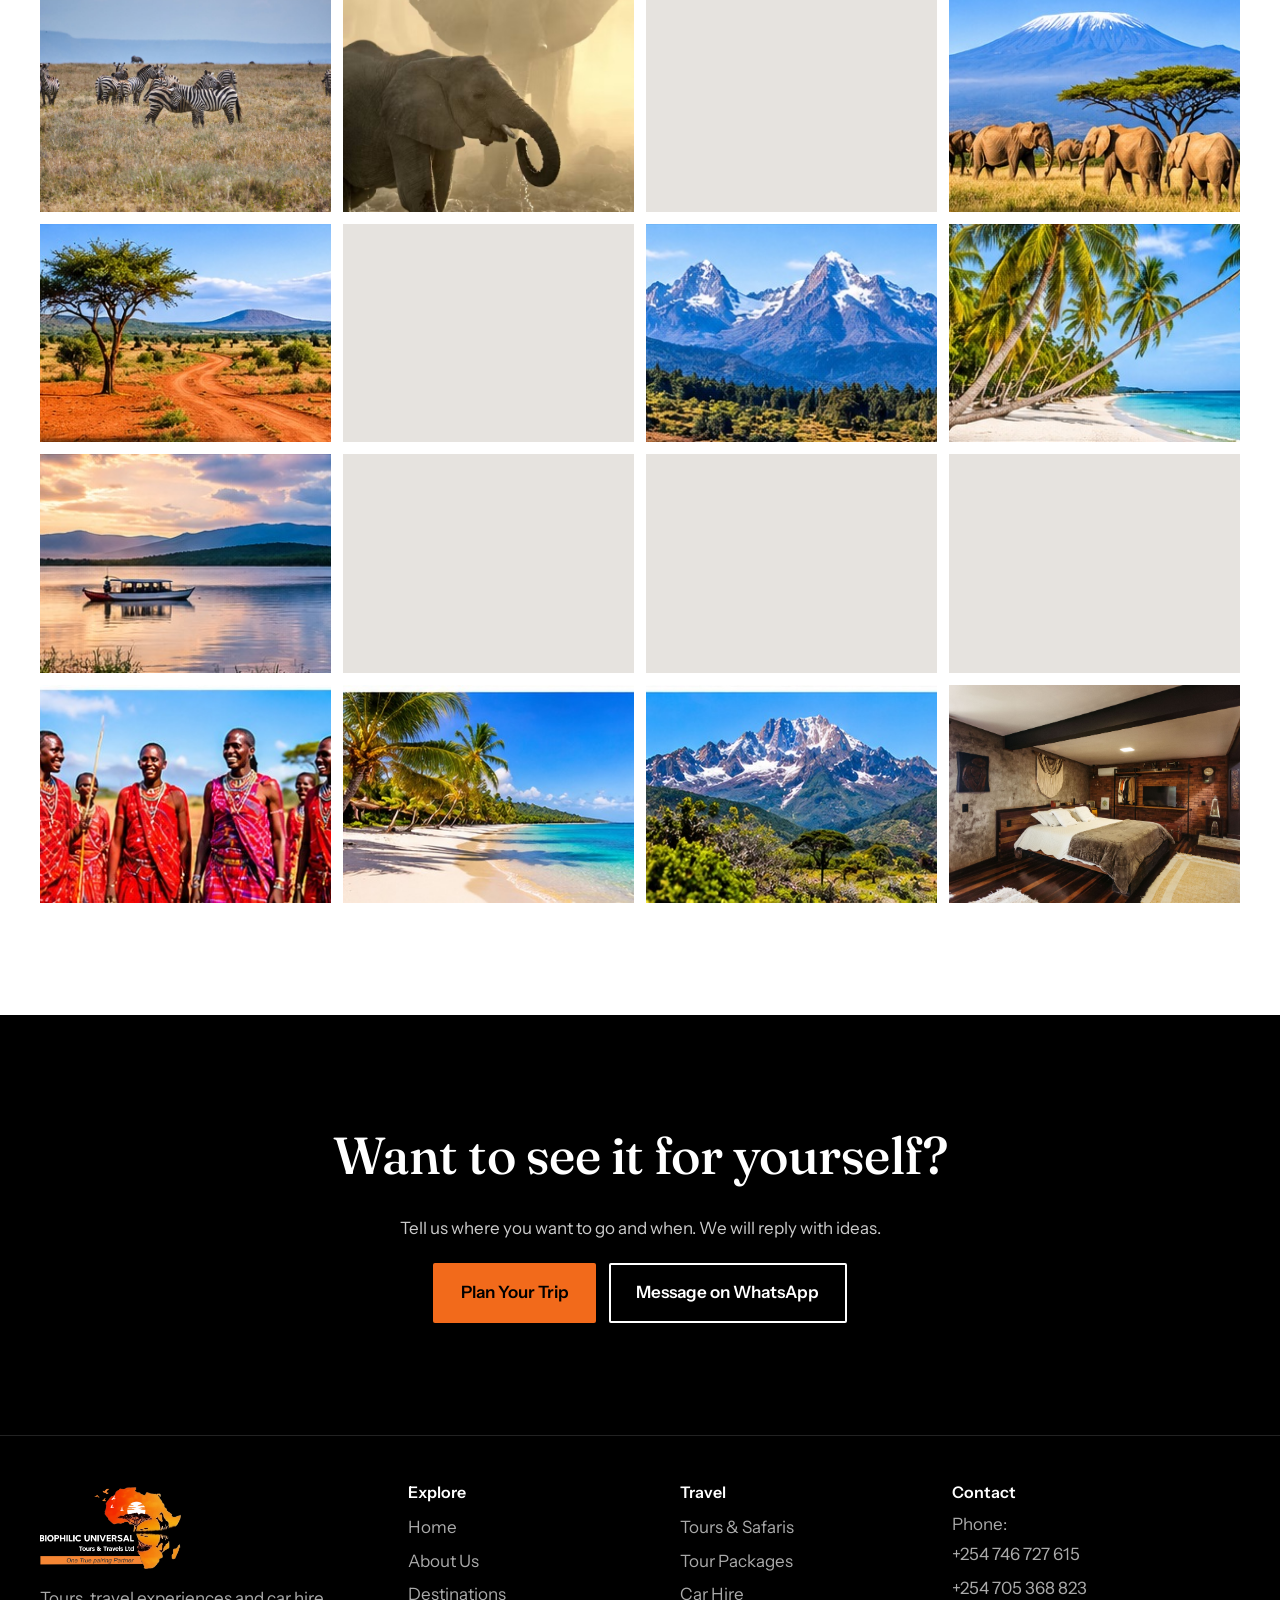
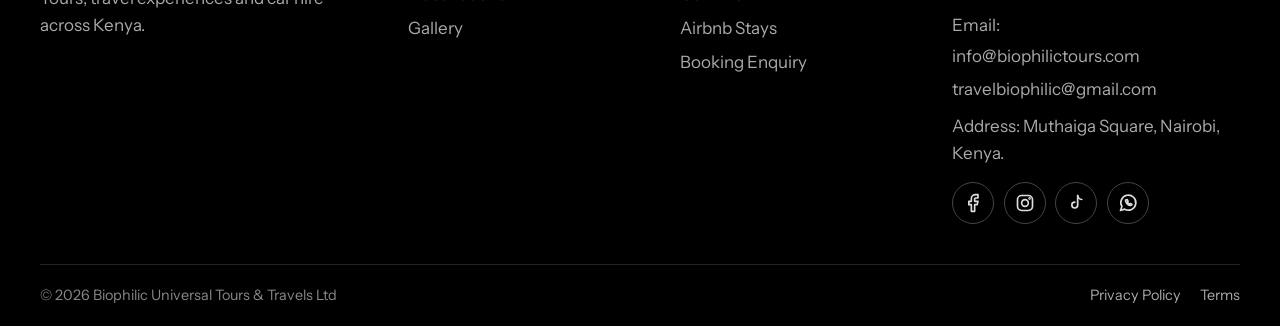
==== commit e9a1d3e9: "Updated gallery" ====
--- a/gallery.html
+++ b/gallery.html
@@ -47,8 +47,30 @@
     </section>
 
     <section class="section wrap" id="photos">
-      <div class="chips" role="group" aria-label="Filter photos"><button class="chip" type="button" data-filter="all" aria-pressed="true">All</button><button class="chip" type="button" data-filter="inspiration" aria-pressed="false">Inspiration</button><button class="chip" type="button" data-filter="destinations" aria-pressed="false">Destinations</button><button class="chip" type="button" data-filter="experiences" aria-pressed="false">Experiences</button><button class="chip" type="button" data-filter="stays" aria-pressed="false">Stays</button></div>
+      <div class="chips" role="group" aria-label="Filter photos"><button class="chip" type="button" data-filter="all" aria-pressed="true">All</button><button class="chip" type="button" data-filter="inspiration" aria-pressed="false">Inspiration</button><button class="chip" type="button" data-filter="destinations" aria-pressed="false">Destinations</button><button class="chip" type="button" data-filter="experiences" aria-pressed="false">Experiences</button><button class="chip" type="button" data-filter="stays" aria-pressed="false">Stays</button><button class="chip" type="button" data-filter="videos" aria-pressed="false" hidden>Videos</button></div>
       <div class="g-grid" id="galleryGrid">
+        <!--
+          TEMPLATES (copy a line, remove the comment marks around your copy, edit the three parts):
+
+          VIDEO ON THIS SITE (short MP4 in assets/video/, thumbnail JPG in assets/images/):
+          <button class="g-item" type="button" data-type="video" data-cat="experiences" data-full="assets/video/clip-1.mp4"><img src="assets/images/clip-1.jpg" alt="Describe the video" loading="lazy" decoding="async"></button>
+
+          YOUTUBE VIDEO (use the ID from the video link, the part after v= ):
+          <button class="g-item" type="button" data-type="youtube" data-id="VIDEO_ID" data-cat="experiences"><img src="assets/images/my-video-thumb.jpg" alt="Describe the video" loading="lazy" decoding="async"></button>
+        -->
+        <button class="g-item" type="button" data-cat="inspiration" data-full="assets/images/gallery-5.jpg"><img src="assets/images/gallery-5.jpg" alt="Describe the photo in a few words" loading="lazy" decoding="async"></button>
+        <button class="g-item" type="button" data-cat="inspiration" data-full="assets/images/gallery-6.jpg"><img src="assets/images/gallery-6.jpg" alt="Describe the photo in a few words" loading="lazy" decoding="async"></button>
+        <button class="g-item" type="button" data-cat="inspiration" data-full="assets/images/gallery-7.jpg"><img src="assets/images/gallery-7.jpg" alt="Describe the photo in a few words" loading="lazy" decoding="async"></button>
+        <button class="g-item" type="button" data-cat="inspiration" data-full="assets/images/gallery-8.jpg"><img src="assets/images/gallery-8.jpg" alt="Describe the photo in a few words" loading="lazy" decoding="async"></button>
+        <button class="g-item" type="button" data-cat="inspiration" data-full="assets/images/gallery-9.jpg"><img src="assets/images/gallery-9.jpg" alt="Describe the photo in a few words" loading="lazy" decoding="async"></button>
+        <button class="g-item" type="button" data-type="video" data-cat="experiences" data-full="assets/video/clip-1.mp4"><img src="assets/images/clip-1.jpg" alt="Describe the video" loading="lazy" decoding="async"></button>
+        <button class="g-item" type="button" data-cat="inspiration" data-full="assets/images/gallery-10.jpg"><img src="assets/images/gallery-10.jpg" alt="Describe the photo in a few words" loading="lazy" decoding="async"></button>
+        <button class="g-item" type="button" data-cat="inspiration" data-full="assets/images/gallery-11.jpg"><img src="assets/images/gallery-11.jpg" alt="Describe the photo in a few words" loading="lazy" decoding="async"></button>
+        <button class="g-item" type="button" data-cat="inspiration" data-full="assets/images/gallery-12.jpg"><img src="assets/images/gallery-12.jpg" alt="Describe the photo in a few words" loading="lazy" decoding="async"></button>
+        <button class="g-item" type="button" data-cat="inspiration" data-full="assets/images/gallery-13.jpg"><img src="assets/images/gallery-13.jpg" alt="Describe the photo in a few words" loading="lazy" decoding="async"></button>
+        <button class="g-item" type="button" data-cat="inspiration" data-full="assets/images/gallery-14.jpg"><img src="assets/images/gallery-14.jpg" alt="Describe the photo in a few words" loading="lazy" decoding="async"></button>
+        <button class="g-item" type="button" data-cat="inspiration" data-full="assets/images/gallery-15.jpg"><img src="assets/images/gallery-15.jpg" alt="Describe the photo in a few words" loading="lazy" decoding="async"></button>
+        <button class="g-item" type="button" data-cat="inspiration" data-full="assets/images/gallery-16.jpg"><img src="assets/images/gallery-16.jpg" alt="Describe the photo in a few words" loading="lazy" decoding="async"></button>
         <button class="g-item" type="button" data-cat="inspiration" data-full="assets/images/gallery-1.jpeg"><img src="assets/images/gallery-1.jpeg" alt="Safari vehicle at sunrise" loading="lazy" decoding="async"></button>
         <button class="g-item" type="button" data-cat="inspiration" data-full="assets/images/gallery-2.jpg"><img src="assets/images/gallery-2.jpg" alt="Giraffes on the plains" loading="lazy" decoding="async"></button>
         <button class="g-item" type="button" data-cat="inspiration" data-full="assets/images/gallery-3.jpeg"><img src="assets/images/gallery-3.jpeg" alt="Flamingos on a lake" loading="lazy" decoding="async"></button>
@@ -87,7 +109,11 @@
   <dialog class="lightbox" id="lightbox" aria-label="Photo viewer">
     <button class="lb-btn lb-close" type="button" id="lbClose" aria-label="Close photo">&times;</button>
     <button class="lb-btn lb-prev" type="button" id="lbPrev" aria-label="Previous photo">&#8249;</button>
-    <figure><img id="lbImg" alt=""></figure>
+    <figure>
+      <img id="lbImg" alt="" hidden>
+      <video id="lbVideo" controls playsinline preload="metadata" hidden></video>
+      <iframe id="lbFrame" title="Video player" allow="autoplay; encrypted-media; picture-in-picture; fullscreen" allowfullscreen hidden></iframe>
+    </figure>
     <button class="lb-btn lb-next" type="button" id="lbNext" aria-label="Next photo">&#8250;</button>
   </dialog>
 
--- a/css/style.css
+++ b/css/style.css
@@ -277,3 +277,13 @@
 @media(min-width:700px){.g-grid{grid-template-columns:repeat(3,1fr)}}
 @media(min-width:1000px){.g-grid{grid-template-columns:repeat(4,1fr)}}
 .lb-prev,.lb-next{margin-top:-24px}
+
+/* Gallery videos */
+.chip[hidden]{display:none}
+.lightbox [hidden]{display:none!important}
+.lightbox video{max-width:min(92vw,1200px);max-height:78vh;background:#000}
+.lightbox iframe{width:min(92vw,1100px);aspect-ratio:16/9;height:auto;border:0;background:#000}
+.g-item.is-video::before,.g-item.is-video::after{content:"";position:absolute;left:50%;top:50%;z-index:1}
+.g-item.is-video::after{width:56px;height:56px;margin:-28px 0 0 -28px;border-radius:50%;background:rgba(0,0,0,.6);border:2px solid #fff}
+.g-item.is-video::before{z-index:2;margin:-11px 0 0 -6px;border-style:solid;border-width:11px 0 11px 18px;border-color:transparent transparent transparent #fff}
+.g-item.is-video:hover::after{background:var(--orange)}
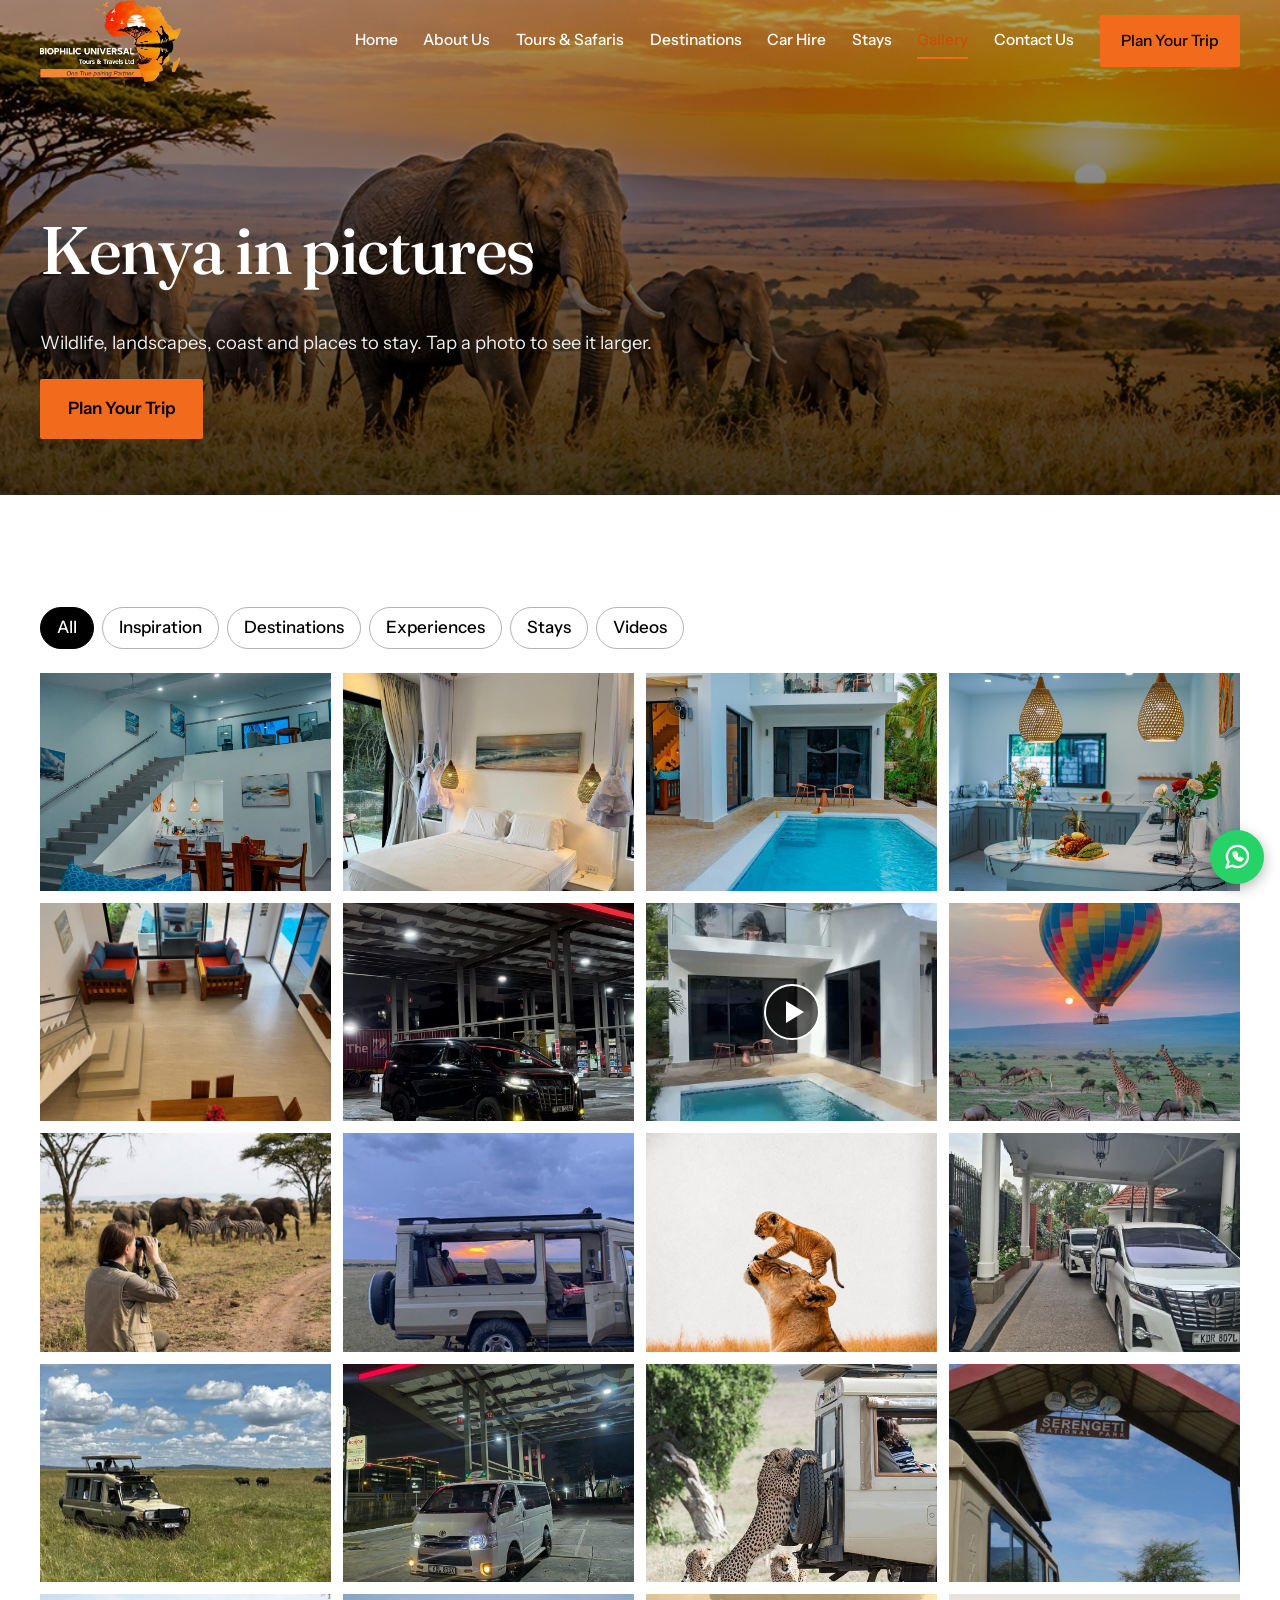
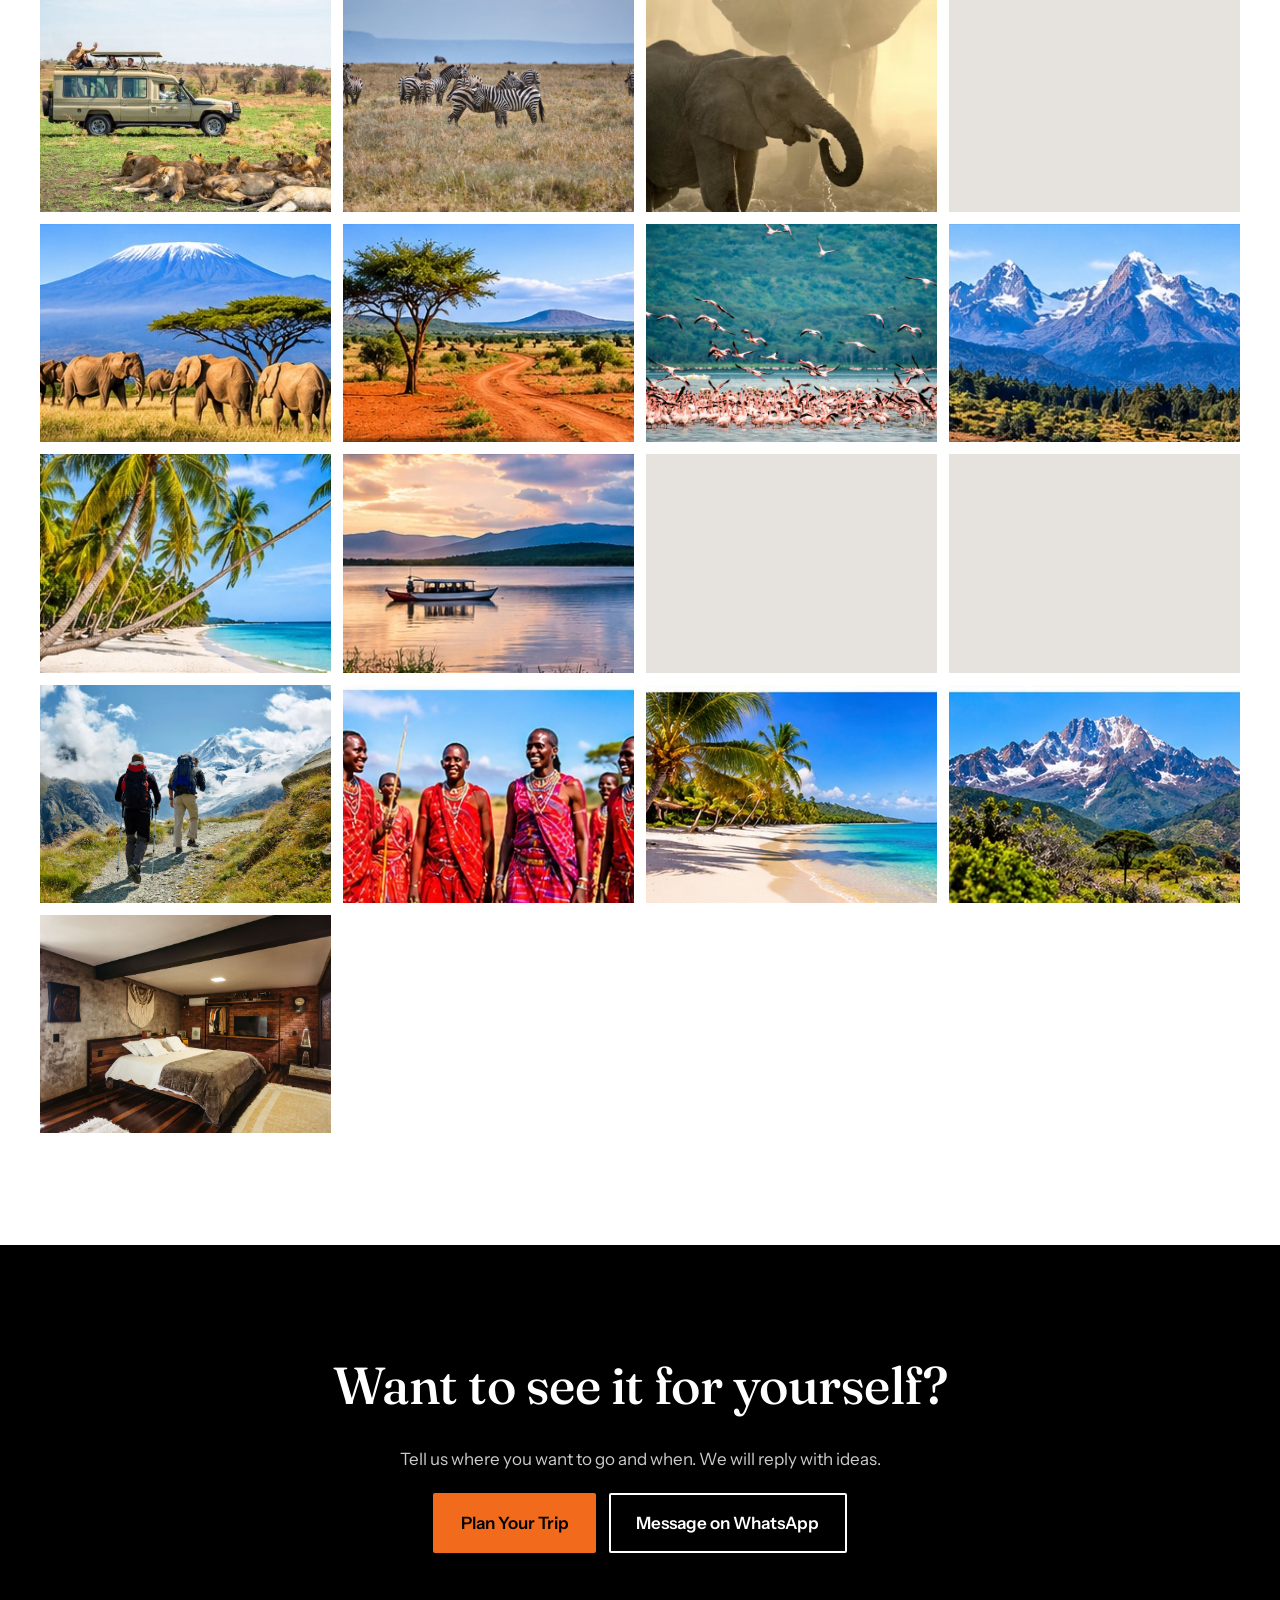
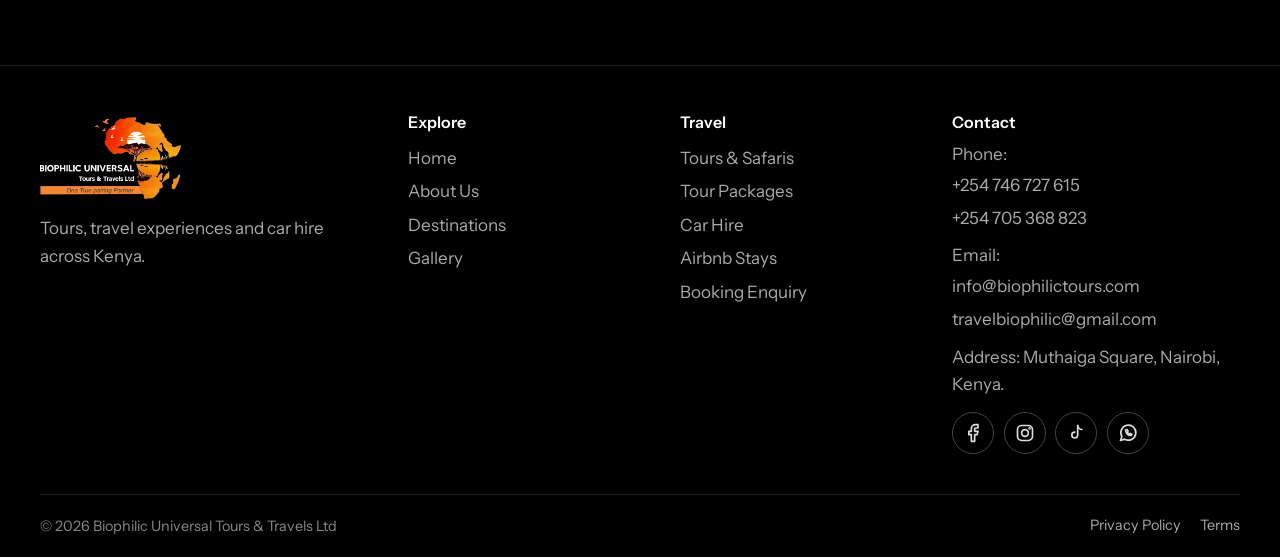
==== commit 9dd728a3: "updated gallery" ====
--- a/gallery.html
+++ b/gallery.html
@@ -58,6 +58,7 @@
           YOUTUBE VIDEO (use the ID from the video link, the part after v= ):
           <button class="g-item" type="button" data-type="youtube" data-id="VIDEO_ID" data-cat="experiences"><img src="assets/images/my-video-thumb.jpg" alt="Describe the video" loading="lazy" decoding="async"></button>
         -->
+        <button class="g-item" type="button" data-cat="inspiration" data-full="assets/images/airbnb-2.jpg"><img src="assets/images/airbnb-2.jpg" alt="Describe the photo in a few words" loading="lazy" decoding="async"></button>
         <button class="g-item" type="button" data-cat="inspiration" data-full="assets/images/gallery-5.jpg"><img src="assets/images/gallery-5.jpg" alt="Describe the photo in a few words" loading="lazy" decoding="async"></button>
         <button class="g-item" type="button" data-cat="inspiration" data-full="assets/images/gallery-6.jpg"><img src="assets/images/gallery-6.jpg" alt="Describe the photo in a few words" loading="lazy" decoding="async"></button>
         <button class="g-item" type="button" data-cat="inspiration" data-full="assets/images/gallery-7.jpg"><img src="assets/images/gallery-7.jpg" alt="Describe the photo in a few words" loading="lazy" decoding="async"></button>
